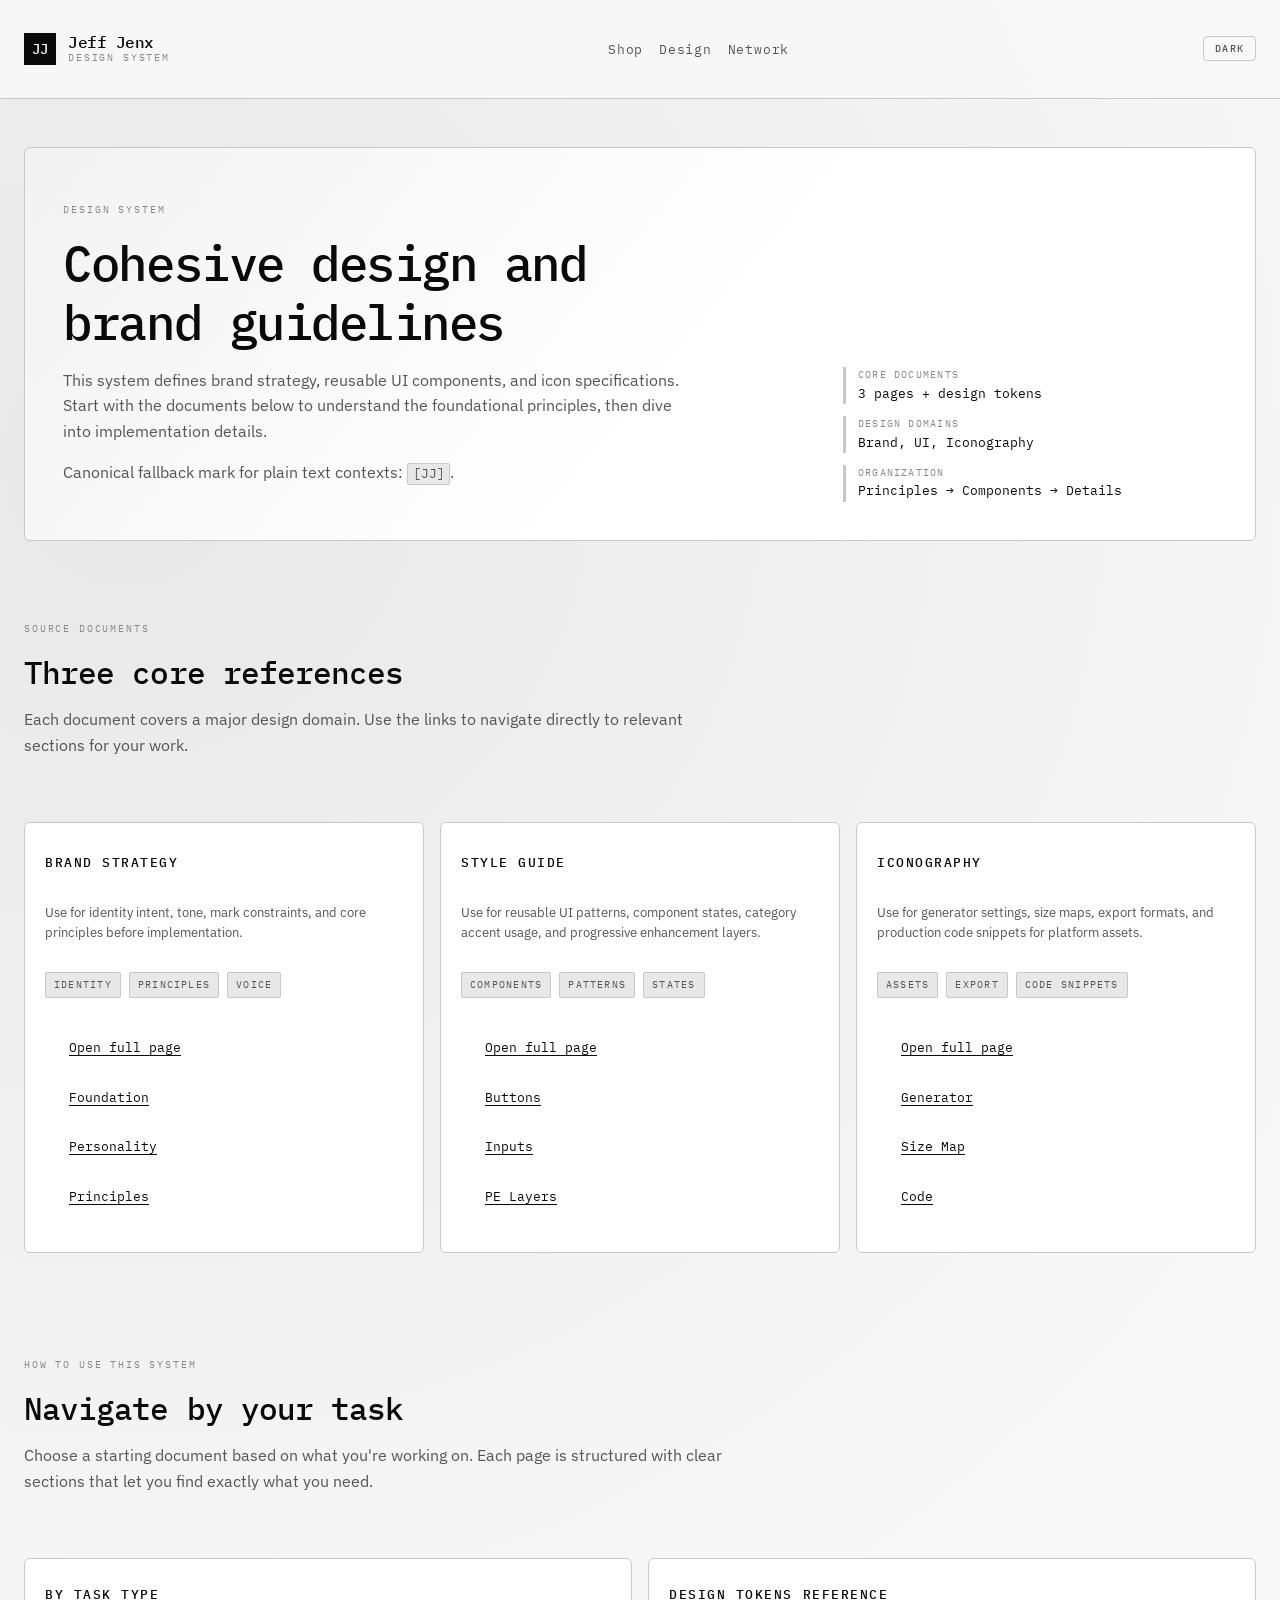
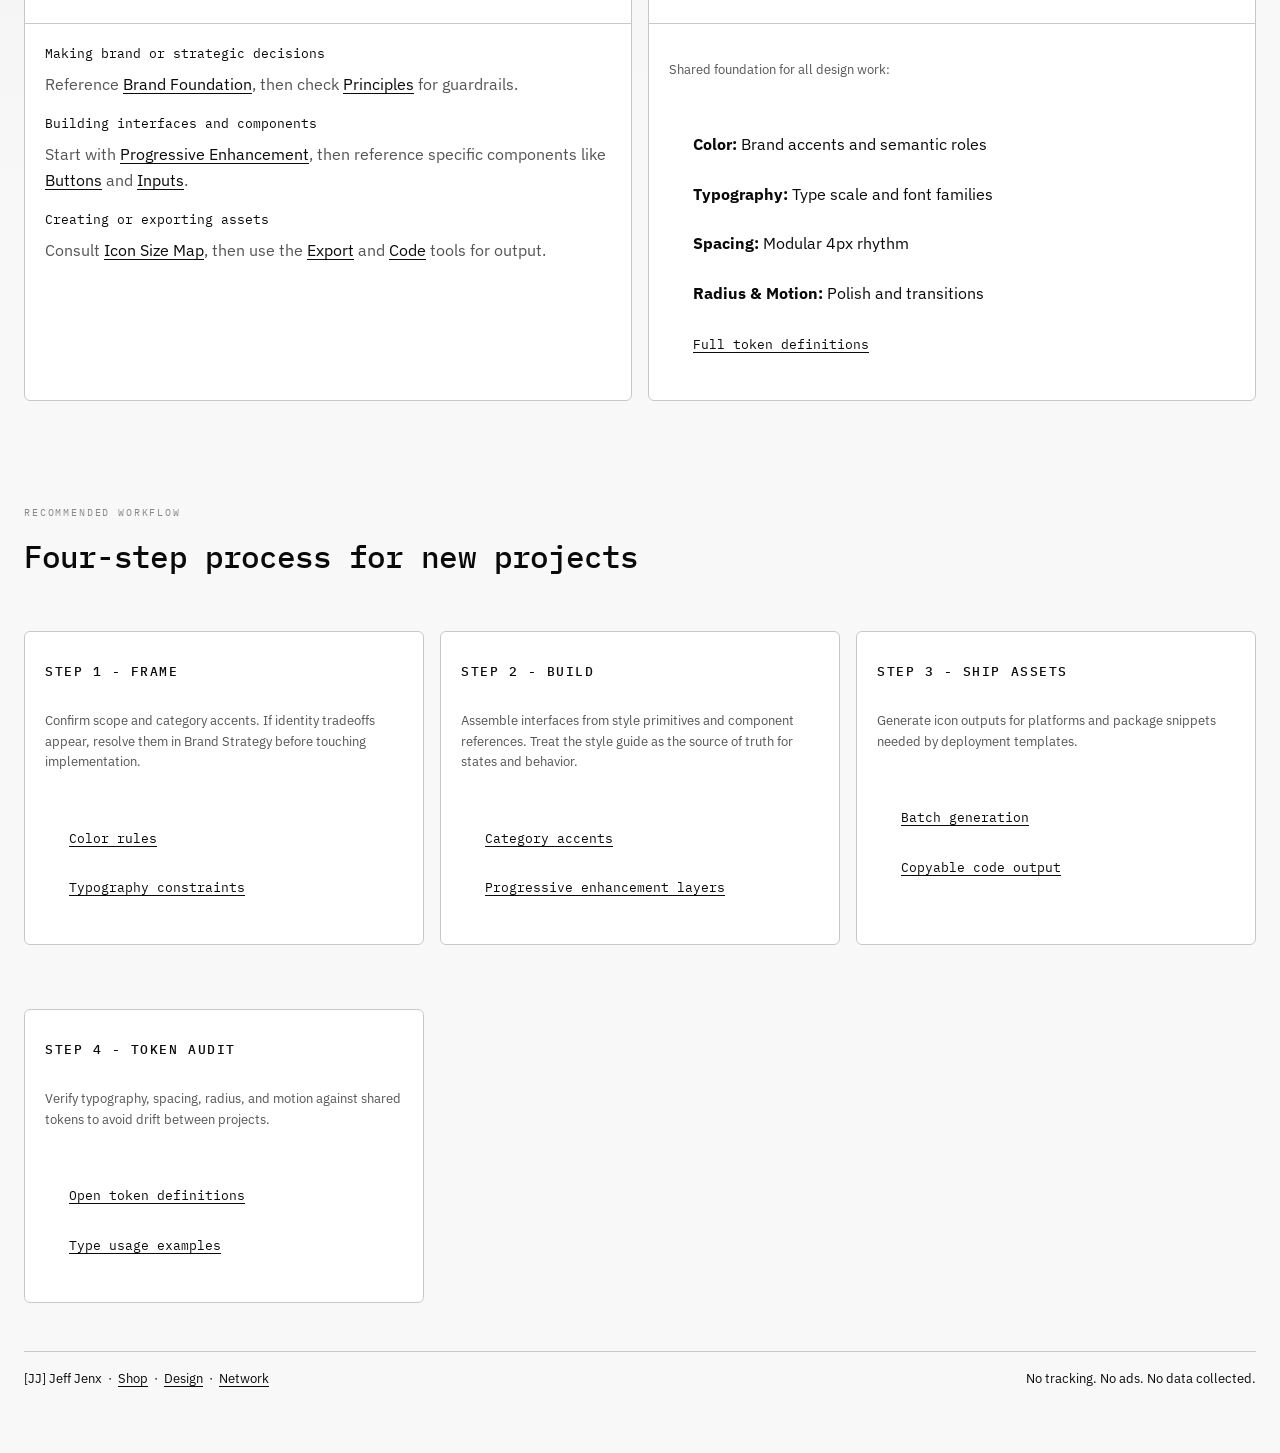
==== index.html @ 4bed1c79 "fix: lockup-name font-size 16px to match nav height across sites" ====
<!DOCTYPE html>
<html lang="en" data-theme="light">
<head>
<meta charset="UTF-8">
<meta name="viewport" content="width=device-width, initial-scale=1.0">
<title>Jeff Jenx · Design System</title>
<meta name="description" content="The Jeff Jenx design system provides brand strategy, UI components, and iconography for cohesive product design.">
<meta name="robots" content="index,follow">
<link rel="preconnect" href="https://fonts.googleapis.com">
<link rel="preconnect" href="https://fonts.gstatic.com" crossorigin>
<link href="https://fonts.googleapis.com/css2?family=IBM+Plex+Mono:wght@400;500&family=IBM+Plex+Sans:wght@400;500&display=swap" rel="stylesheet">
<link rel="stylesheet" href="jeffjenx-tokens.css">
<link rel="icon" href="/favicon.ico" sizes="any">
<link rel="icon" type="image/png" sizes="32x32" href="/icons/jeffjenx-icon-light-32x32.png" media="(prefers-color-scheme: light)">
<link rel="icon" type="image/png" sizes="32x32" href="/icons/jeffjenx-icon-dark-32x32.png" media="(prefers-color-scheme: dark)">
<link rel="apple-touch-icon" sizes="180x180" href="/icons/jeffjenx-icon-light-180x180.png">

<style>
@layer base {
  *, *::before, *::after { box-sizing: border-box; margin: 0; padding: 0; }

  html {
    font-size: 16px;
    background: radial-gradient(circle at 10% 15%, var(--jj-bg-sunken) 0%, var(--jj-bg) 48%) no-repeat,
                linear-gradient(180deg, var(--jj-bg) 0%, var(--jj-bg-raised) 100%);
    color: var(--jj-fg);
    font-family: var(--jj-font-sans);
    -webkit-text-size-adjust: 100%;
    scroll-padding-top: 5rem;
  }

  body {
    min-height: 100vh;
    line-height: var(--jj-leading-normal);
  }

  a {
    color: var(--jj-accent, var(--jj-fg));
    text-decoration-thickness: 1px;
    text-underline-offset: 3px;
  }

  a:hover {
    opacity: 0.82;
  }

  code, pre {
    font-family: var(--jj-font-mono);
  }

  hr {
    border: none;
    border-top: 1px solid var(--jj-border-color);
  }

  [data-theme="light"] ::selection {
    color: var(--jj-accent-dark);
    background: var(--jj-accent-light);
  }

  [data-theme="dark"] ::selection {
    color: var(--jj-accent-light);
    background: var(--jj-accent-dark);
  }
}

@layer layout {
  .idx-nav {
    position: sticky;
    top: 0;
    z-index: var(--jj-z-raised);
    backdrop-filter: blur(10px);
    background: var(--jj-bg);
    background: color-mix(in srgb, var(--jj-bg) 92%, transparent);
    border-bottom: 1px solid var(--jj-border-color);
    padding: var(--jj-space-3) var(--jj-space-6);
    display: flex;
    align-items: center;
    justify-content: space-between;
    gap: var(--jj-space-4);
    flex-wrap: wrap;
  }

  .idx-wrap {
    max-width: var(--jj-width-full);
    margin: 0 auto;
    padding: 0 var(--jj-space-6);
  }

  .idx-main {
    padding: var(--jj-space-12) 0 var(--jj-space-16);
    display: flex;
    flex-direction: column;
    gap: var(--jj-space-16);
  }

  .idx-nav-links {
    list-style: none;
    display: flex;
    align-items: center;
    gap: var(--jj-space-4);
    flex-wrap: wrap;
  }

  .idx-section {
    display: flex;
    flex-direction: column;
    gap: var(--jj-space-6);
  }

  .idx-grid-3 {
    display: grid;
    grid-template-columns: repeat(auto-fit, minmax(250px, 1fr));
    gap: var(--jj-space-4);
  }

  .idx-grid-2 {
    display: grid;
    grid-template-columns: repeat(auto-fit, minmax(320px, 1fr));
    gap: var(--jj-space-4);
  }

  .idx-band {
    border: 1px solid var(--jj-border-color);
    border-radius: var(--jj-radius-lg);
    overflow: hidden;
    background: var(--jj-bg-raised);
  }

  .idx-band-head {
    padding: var(--jj-space-4) var(--jj-space-5);
    border-bottom: 1px solid var(--jj-border-color);
  }

  .idx-band-body {
    padding: var(--jj-space-5);
    display: grid;
    gap: var(--jj-space-3);
  }

  .idx-footer {
    display: flex;
    flex-wrap: wrap;
    justify-content: space-between;
    gap: var(--jj-space-3);
    border-top: 1px solid var(--jj-border-color);
    padding-top: var(--jj-space-4);
  }

  @media (max-width: 720px) {
    .idx-nav {
      padding-left: var(--jj-space-4);
      padding-right: var(--jj-space-4);
    }

    .idx-wrap {
      padding-left: var(--jj-space-4);
      padding-right: var(--jj-space-4);
    }
  }
}

@layer components {
  .jj-mark {
    display: inline-flex;
    align-items: center;
    justify-content: center;
    width: var(--jj-width-mark-sm);
    height: var(--jj-width-mark-sm);
    font-size: 14px;
    border-radius: var(--jj-radius-0);
    background: var(--jj-fg);
    color: var(--jj-bg);
    font-family: var(--jj-font-mono);
    font-weight: var(--jj-weight-medium);
    letter-spacing: var(--jj-tracking-tight);
    line-height: 1;
    flex-shrink: 0;
  }

  .jj-lockup {
    text-decoration: none;
    display: inline-flex;
    align-items: center;
    gap: var(--jj-space-3);
  }

  .jj-lockup-text {
    display: flex;
    flex-direction: column;
    line-height: 1.1;
  }

  .jj-lockup-name {
    font-family: var(--jj-font-mono);
    font-size: var(--jj-text-base);
    font-weight: var(--jj-weight-medium);
    letter-spacing: var(--jj-tracking-tight);
    line-height: 1.1;
    color: var(--jj-fg);
  }

  .jj-lockup-sub {
    font-family: var(--jj-font-mono);
    font-size: var(--jj-text-xs);
    text-transform: uppercase;
    letter-spacing: var(--jj-tracking-widest);
    color: var(--jj-fg-subtle);
  }

  .jj-nav-link {
    font-family: var(--jj-font-mono);
    font-size: var(--jj-text-sm);
    color: var(--jj-fg-muted);
    text-decoration: none;
    letter-spacing: var(--jj-tracking-wide);
    border-bottom: 2px solid transparent;
    padding: var(--jj-space-1) 0;
  }

  .jj-nav-link:hover {
    color: var(--jj-fg);
    border-bottom-color: var(--jj-fg);
    opacity: 1;
  }

  .jj-btn {
    display: inline-flex;
    align-items: center;
    justify-content: center;
    border: 1px solid var(--jj-border-color);
    background: var(--jj-bg-raised);
    color: var(--jj-fg);
    border-radius: var(--jj-radius-md);
    padding: var(--jj-space-2) var(--jj-space-4);
    font-family: var(--jj-font-mono);
    font-size: var(--jj-text-sm);
    letter-spacing: var(--jj-tracking-wide);
    text-decoration: none;
    cursor: pointer;
  }

  .jj-btn:hover {
    border-color: var(--jj-fg);
    opacity: 1;
  }

  #theme-toggle {
    font-family: var(--jj-font-mono);
    font-size: var(--jj-text-xs);
    letter-spacing: var(--jj-tracking-wider);
    text-transform: uppercase;
    background: none;
    border: 1px solid var(--jj-border-color);
    color: var(--jj-fg-muted);
    padding: 5px 11px;
    cursor: pointer;
  }

  #theme-toggle:hover { background: var(--jj-bg-sunken); color: var(--jj-fg); }

  .idx-hero {
    border: 1px solid var(--jj-border-color);
    border-radius: var(--jj-radius-lg);
    overflow: hidden;
    background:
      linear-gradient(130deg, color-mix(in srgb, var(--jj-accent-light) 55%, transparent) 0%, transparent 55%),
      linear-gradient(0deg, var(--jj-bg-raised), var(--jj-bg-raised));
  }

  .idx-hero-inner {
    padding: clamp(1.25rem, 3vw, 3rem);
    display: grid;
    grid-template-columns: minmax(0, 2fr) minmax(0, 1fr);
    gap: var(--jj-space-8);
    align-items: end;
  }

  .idx-kicker {
    font-family: var(--jj-font-mono);
    font-size: var(--jj-text-xs);
    text-transform: uppercase;
    letter-spacing: var(--jj-tracking-widest);
    color: var(--jj-fg-subtle);
  }

  .idx-title {
    margin-top: var(--jj-space-2);
    font-family: var(--jj-font-mono);
    font-size: clamp(1.85rem, 4vw, 3.052rem);
    line-height: var(--jj-leading-tight);
    letter-spacing: var(--jj-tracking-tight);
    color: var(--jj-fg);
    max-width: 20ch;
  }

  .idx-lead {
    margin-top: var(--jj-space-4);
    max-width: 62ch;
    color: var(--jj-fg-muted);
    font-size: var(--jj-text-base);
  }

  .idx-hero-meta {
    display: flex;
    flex-direction: column;
    gap: var(--jj-space-3);
  }

  .idx-stat {
    border-left: 3px solid var(--jj-border-color);
    padding-left: var(--jj-space-3);
  }

  .idx-stat-label {
    font-family: var(--jj-font-mono);
    font-size: var(--jj-text-xs);
    letter-spacing: var(--jj-tracking-wider);
    text-transform: uppercase;
    color: var(--jj-fg-subtle);
  }

  .idx-stat-value {
    font-family: var(--jj-font-mono);
    font-size: var(--jj-text-sm);
    color: var(--jj-fg);
  }

  .idx-section-title {
    font-family: var(--jj-font-mono);
    font-size: var(--jj-text-xl);
    line-height: var(--jj-leading-tight);
    letter-spacing: var(--jj-tracking-tight);
    color: var(--jj-fg);
  }

  .idx-section-lead {
    max-width: 70ch;
    color: var(--jj-fg-muted);
  }

  .idx-card {
    border: 1px solid var(--jj-border-color);
    border-radius: var(--jj-radius-lg);
    background: var(--jj-bg-raised);
    padding: var(--jj-space-5);
    display: flex;
    flex-direction: column;
    gap: var(--jj-space-3);
  }

  .idx-card-title {
    font-family: var(--jj-font-mono);
    font-size: var(--jj-text-sm);
    text-transform: uppercase;
    letter-spacing: var(--jj-tracking-wider);
    color: var(--jj-fg);
  }

  .idx-card-body {
    color: var(--jj-fg-muted);
    font-size: var(--jj-text-sm);
  }

  .idx-link-list {
    list-style: none;
    display: grid;
    gap: var(--jj-space-2);
  }

  .idx-link-list a {
    font-family: var(--jj-font-mono);
    font-size: var(--jj-text-sm);
  }

  .idx-pill-row {
    display: flex;
    flex-wrap: wrap;
    gap: var(--jj-space-2);
  }

  .idx-pill {
    font-family: var(--jj-font-mono);
    font-size: var(--jj-text-xs);
    letter-spacing: var(--jj-tracking-wider);
    text-transform: uppercase;
    border: 1px solid var(--jj-border-color);
    border-radius: var(--jj-radius-sm);
    background: var(--jj-bg-sunken);
    color: var(--jj-fg-muted);
    padding: var(--jj-space-1) var(--jj-space-2);
  }

  .idx-definition {
    display: grid;
    gap: var(--jj-space-2);
  }

  .idx-definition dt {
    font-family: var(--jj-font-mono);
    font-size: var(--jj-text-sm);
    color: var(--jj-fg);
  }

  .idx-definition dd {
    color: var(--jj-fg-muted);
    margin: 0 0 var(--jj-space-2);
  }

  .idx-inline-code {
    font-family: var(--jj-font-mono);
    font-size: var(--jj-text-sm);
    background: var(--jj-bg-sunken);
    border: 1px solid var(--jj-border-color);
    border-radius: var(--jj-radius-sm);
    padding: 0.1em 0.35em;
  }

  @media (max-width: 920px) {
    .idx-hero-inner {
      grid-template-columns: 1fr;
    }
  }
}

@layer motion {
  @media (prefers-reduced-motion: no-preference) {
    .idx-hero,
    .idx-card,
    .idx-band {
      animation: rise-in 420ms var(--jj-ease-out) both;
    }

    .idx-grid-3 .idx-card:nth-child(2),
    .idx-grid-2 .idx-card:nth-child(2) {
      animation-delay: 70ms;
    }

    .idx-grid-3 .idx-card:nth-child(3) {
      animation-delay: 120ms;
    }

    @keyframes rise-in {
      from {
        opacity: 0;
        transform: translateY(8px);
      }
      to {
        opacity: 1;
        transform: translateY(0);
      }
    }
  }
}
</style>

<script type="application/ld+json">
{
  "@context": "https://schema.org",
  "@type": "CollectionPage",
  "name": "Jeff Jenx Design System",
  "url": "index.html",
  "description": "Top-level index for brand strategy, style guide, and iconography documents.",
  "hasPart": [
    {
      "@type": "WebPage",
      "name": "Brand Strategy",
      "url": "jeffjenx-brand-strategy.html"
    },
    {
      "@type": "WebPage",
      "name": "Style Guide",
      "url": "jeffjenx-style-guide.html"
    },
    {
      "@type": "WebPage",
      "name": "Iconography",
      "url": "jeffjenx-icons.html"
    }
  ]
}
</script>

<script type="application/json" id="system-index">
{
  "version": "1.0",
  "updated": "2026-05-27",
  "documents": [
    {
      "title": "Brand Strategy",
      "id": "brand",
      "file": "jeffjenx-brand-strategy.html",
      "sections": ["foundation", "personality", "mark", "fallback", "color", "typography", "principles"]
    },
    {
      "title": "Style Guide",
      "id": "ui",
      "file": "jeffjenx-style-guide.html",
      "sections": ["mark", "color", "type", "buttons", "inputs", "cards", "categories", "layers"]
    },
    {
      "title": "Iconography",
      "id": "icons",
      "file": "jeffjenx-icons.html",
      "sections": ["generator", "sizes", "export", "batch", "code"]
    }
  ],
  "tokens": {
    "file": "jeffjenx-tokens.css",
    "categories": ["color", "typography", "spacing", "radius", "motion"]
  }
}
</script>
</head>

<body>
<nav class="idx-nav" aria-label="Primary">
  <a href="index.html" class="jj-lockup" aria-label="Jeff Jenx design index">
    <span class="jj-mark" aria-hidden="true">JJ</span>
    <span class="jj-lockup-text">
      <span class="jj-lockup-name">Jeff Jenx</span>
      <span class="jj-lockup-sub">Design System</span>
    </span>
  </a>

  <ul class="idx-nav-links" role="list">
    <li><a href="https://jeffjenx.com"    class="jj-nav-link">Shop</a></li>
    <li><a href="https://jeffjenx.design" class="jj-nav-link" aria-current="page">Design</a></li>
    <li><a href="https://jeffjenx.net"    class="jj-nav-link">Network</a></li>
  </ul>

  <button id="theme-toggle" type="button" aria-label="Toggle dark mode">Dark</button>
</nav>

<main class="idx-wrap">
  <div class="idx-main">
    <section class="idx-hero" id="overview" aria-labelledby="overview-title">
      <div class="idx-hero-inner">
        <div>
          <p class="idx-kicker">Design System</p>
          <h1 class="idx-title" id="overview-title">Cohesive design and brand guidelines</h1>
          <p class="idx-lead">This system defines brand strategy, reusable UI components, and icon specifications. Start with the documents below to understand the foundational principles, then dive into implementation details.</p>
          <p class="idx-lead">Canonical fallback mark for plain text contexts: <span class="idx-inline-code">[JJ]</span>.</p>
        </div>
        <aside class="idx-hero-meta" aria-label="System summary">
          <div class="idx-stat">
            <div class="idx-stat-label">Core Documents</div>
            <div class="idx-stat-value">3 pages + design tokens</div>
          </div>
          <div class="idx-stat">
            <div class="idx-stat-label">Design Domains</div>
            <div class="idx-stat-value">Brand, UI, Iconography</div>
          </div>
          <div class="idx-stat">
            <div class="idx-stat-label">Organization</div>
            <div class="idx-stat-value">Principles → Components → Details</div>
          </div>
        </aside>
      </div>
    </section>

    <section class="idx-section" id="documents" aria-labelledby="documents-title">
      <div>
        <p class="idx-kicker">Source Documents</p>
        <h2 class="idx-section-title" id="documents-title">Three core references</h2>
        <p class="idx-section-lead">Each document covers a major design domain. Use the links to navigate directly to relevant sections for your work.</p>
      </div>

      <div class="idx-grid-3">
        <article class="idx-card" data-domain="brand">
          <h3 class="idx-card-title">Brand Strategy</h3>
          <p class="idx-card-body">Use for identity intent, tone, mark constraints, and core principles before implementation.</p>
          <div class="idx-pill-row" aria-label="Topic tags">
            <span class="idx-pill">Identity</span>
            <span class="idx-pill">Principles</span>
            <span class="idx-pill">Voice</span>
          </div>
          <ul class="idx-link-list">
            <li><a href="jeffjenx-brand-strategy.html">Open full page</a></li>
            <li><a href="jeffjenx-brand-strategy.html#foundation">Foundation</a></li>
            <li><a href="jeffjenx-brand-strategy.html#personality">Personality</a></li>
            <li><a href="jeffjenx-brand-strategy.html#principles">Principles</a></li>
          </ul>
        </article>

        <article class="idx-card" data-domain="ui">
          <h3 class="idx-card-title">Style Guide</h3>
          <p class="idx-card-body">Use for reusable UI patterns, component states, category accent usage, and progressive enhancement layers.</p>
          <div class="idx-pill-row" aria-label="Topic tags">
            <span class="idx-pill">Components</span>
            <span class="idx-pill">Patterns</span>
            <span class="idx-pill">States</span>
          </div>
          <ul class="idx-link-list">
            <li><a href="jeffjenx-style-guide.html">Open full page</a></li>
            <li><a href="jeffjenx-style-guide.html#buttons">Buttons</a></li>
            <li><a href="jeffjenx-style-guide.html#inputs">Inputs</a></li>
            <li><a href="jeffjenx-style-guide.html#layers">PE Layers</a></li>
          </ul>
        </article>

        <article class="idx-card" data-domain="icons">
          <h3 class="idx-card-title">Iconography</h3>
          <p class="idx-card-body">Use for generator settings, size maps, export formats, and production code snippets for platform assets.</p>
          <div class="idx-pill-row" aria-label="Topic tags">
            <span class="idx-pill">Assets</span>
            <span class="idx-pill">Export</span>
            <span class="idx-pill">Code Snippets</span>
          </div>
          <ul class="idx-link-list">
            <li><a href="jeffjenx-icons.html">Open full page</a></li>
            <li><a href="jeffjenx-icons.html#generator">Generator</a></li>
            <li><a href="jeffjenx-icons.html#sizes">Size Map</a></li>
            <li><a href="jeffjenx-icons.html#code">Code</a></li>
          </ul>
        </article>
      </div>
    </section>

    <section class="idx-section" id="usage" aria-labelledby="usage-title">
      <div>
        <p class="idx-kicker">How to Use This System</p>
        <h2 class="idx-section-title" id="usage-title">Navigate by your task</h2>
        <p class="idx-section-lead">Choose a starting document based on what you're working on. Each page is structured with clear sections that let you find exactly what you need.</p>
      </div>

      <div class="idx-grid-2">
        <article class="idx-band">
          <div class="idx-band-head">
            <h3 class="idx-card-title">By Task Type</h3>
          </div>
          <dl class="idx-band-body idx-definition">
            <dt>Making brand or strategic decisions</dt>
            <dd>Reference <a href="jeffjenx-brand-strategy.html#foundation">Brand Foundation</a>, then check <a href="jeffjenx-brand-strategy.html#principles">Principles</a> for guardrails.</dd>
            <dt>Building interfaces and components</dt>
            <dd>Start with <a href="jeffjenx-style-guide.html#layers">Progressive Enhancement</a>, then reference specific components like <a href="jeffjenx-style-guide.html#buttons">Buttons</a> and <a href="jeffjenx-style-guide.html#inputs">Inputs</a>.</dd>
            <dt>Creating or exporting assets</dt>
            <dd>Consult <a href="jeffjenx-icons.html#sizes">Icon Size Map</a>, then use the <a href="jeffjenx-icons.html#export">Export</a> and <a href="jeffjenx-icons.html#code">Code</a> tools for output.</dd>
          </dl>
        </article>

        <article class="idx-band">
          <div class="idx-band-head">
            <h3 class="idx-card-title">Design Tokens Reference</h3>
          </div>
          <div class="idx-band-body">
            <p class="idx-card-body">Shared foundation for all design work:</p>
            <ul class="idx-link-list">
              <li><strong>Color:</strong> Brand accents and semantic roles</li>
              <li><strong>Typography:</strong> Type scale and font families</li>
              <li><strong>Spacing:</strong> Modular 4px rhythm</li>
              <li><strong>Radius & Motion:</strong> Polish and transitions</li>
              <li><a href="jeffjenx-tokens.css">Full token definitions</a></li>
            </ul>
          </div>
        </article>
      </div>
    </section>

    <section class="idx-section" id="workflow" aria-labelledby="workflow-title">
      <div>
        <p class="idx-kicker">Recommended Workflow</p>
        <h2 class="idx-section-title" id="workflow-title">Four-step process for new projects</h2>
      </div>

      <div class="idx-grid-2">
        <article class="idx-card">
          <h3 class="idx-card-title">Step 1 - Frame</h3>
          <p class="idx-card-body">Confirm scope and category accents. If identity tradeoffs appear, resolve them in Brand Strategy before touching implementation.</p>
          <ul class="idx-link-list">
            <li><a href="jeffjenx-brand-strategy.html#color">Color rules</a></li>
            <li><a href="jeffjenx-brand-strategy.html#typography">Typography constraints</a></li>
          </ul>
        </article>

        <article class="idx-card">
          <h3 class="idx-card-title">Step 2 - Build</h3>
          <p class="idx-card-body">Assemble interfaces from style primitives and component references. Treat the style guide as the source of truth for states and behavior.</p>
          <ul class="idx-link-list">
            <li><a href="jeffjenx-style-guide.html#categories">Category accents</a></li>
            <li><a href="jeffjenx-style-guide.html#layers">Progressive enhancement layers</a></li>
          </ul>
        </article>

        <article class="idx-card">
          <h3 class="idx-card-title">Step 3 - Ship Assets</h3>
          <p class="idx-card-body">Generate icon outputs for platforms and package snippets needed by deployment templates.</p>
          <ul class="idx-link-list">
            <li><a href="jeffjenx-icons.html#batch">Batch generation</a></li>
            <li><a href="jeffjenx-icons.html#code">Copyable code output</a></li>
          </ul>
        </article>

        <article class="idx-card">
          <h3 class="idx-card-title">Step 4 - Token Audit</h3>
          <p class="idx-card-body">Verify typography, spacing, radius, and motion against shared tokens to avoid drift between projects.</p>
          <ul class="idx-link-list">
            <li><a href="jeffjenx-tokens.css">Open token definitions</a></li>
            <li><a href="jeffjenx-style-guide.html#type">Type usage examples</a></li>
          </ul>
        </article>
      </div>

      <div class="idx-footer">
        <small>[JJ] Jeff Jenx &nbsp;&middot;&nbsp; <a href="https://jeffjenx.com">Shop</a> &nbsp;&middot;&nbsp; <a href="https://jeffjenx.design" aria-current="page">Design</a> &nbsp;&middot;&nbsp; <a href="https://jeffjenx.net">Network</a></small>
        <small>No tracking. No ads. No data collected.</small>
      </div>
    </section>
  </div>
</main>

<script>
(() => {
  const root = document.documentElement;
  const toggle = document.getElementById("theme-toggle");
  
  // Detect system preference
  const systemPreference = window.matchMedia("(prefers-color-scheme: dark)").matches ? "dark" : "light";
  
  // Check if user has manually overridden theme
  const savedTheme = localStorage.getItem("jj-theme");
  const hasUserOverride = localStorage.getItem("jj-theme-override") === "true";
  
  // Determine initial theme to apply
  let currentTheme = hasUserOverride && savedTheme ? savedTheme : systemPreference;
  
  // Apply initial theme
  root.setAttribute("data-theme", currentTheme);
  toggle.textContent = currentTheme === "dark" ? "Light" : "Dark";
  
  // Handle manual theme toggle (user override)
  toggle.addEventListener("click", () => {
    const next = root.getAttribute("data-theme") === "dark" ? "light" : "dark";
    root.setAttribute("data-theme", next);
    localStorage.setItem("jj-theme", next);
    localStorage.setItem("jj-theme-override", "true");
    toggle.textContent = next === "dark" ? "Light" : "Dark";
  });
  
  // Listen for system preference changes (respects user override if set)
  window.matchMedia("(prefers-color-scheme: dark)").addEventListener("change", (e) => {
    if (!localStorage.getItem("jj-theme-override")) {
      const newTheme = e.matches ? "dark" : "light";
      root.setAttribute("data-theme", newTheme);
      toggle.textContent = newTheme === "dark" ? "Light" : "Dark";
    }
  });
})();
</script>
</body>
</html>
---- jeffjenx-tokens.css ----
/* =============================================================================
   JEFF JENX · DESIGN TOKENS · v1.0
   [JJ] Jeff Jenx · jeffjenx.com
   
   Usage: Link this file first, before any other stylesheet.
   Compatible: Every browser that supports CSS custom properties (2016+).
   Fallback:   All values also expressed as plain CSS where possible for
               browsers that predate custom property support.
   ============================================================================= */


/* =============================================================================
   LAYER 0 · CUSTOM PROPERTY DEFINITIONS
   Defined on :root. Available to every element in every browser context.
   ============================================================================= */

:root {

  /* --- COLOR · BASE PALETTE ----------------------------------------------- */
  /* JJ monochrome scale — named by role, not by value */
  --jj-black:        #0a0a0a;  /* primary foreground, mark fill (light) */
  --jj-ink:          #1a1a1a;  /* elevated surface (dark mode) */
  --jj-charcoal:     #2a2a2a;  /* secondary surface (dark mode) */
  --jj-border:       #3a3a3a;  /* borders, dividers */
  --jj-muted:        #888888;  /* placeholder, disabled, meta text */
  --jj-silver:       #c8c8c8;  /* mid-tone, secondary borders (light mode) */
  --jj-smoke:        #e8e8e8;  /* subtle surface (light mode) */
  --jj-white:        #f8f8f8;  /* primary foreground (dark), mark fill (dark) */

  /* --- COLOR · SEMANTIC ROLES (light mode default) ------------------------- */
  --jj-bg:           var(--jj-white);     /* page background */
  --jj-bg-raised:    #ffffff;             /* card, modal surface */
  --jj-bg-sunken:    var(--jj-smoke);     /* input, code block background */
  --jj-fg:           var(--jj-black);     /* primary text, mark fill */
  --jj-fg-muted:     #555555;             /* secondary text */
  --jj-fg-subtle:    var(--jj-muted);     /* tertiary text, placeholders */
  --jj-border-color: var(--jj-silver);    /* default border */
  --jj-border-strong:#999999;             /* emphasized border */

  /* --- COLOR · CATEGORY ACCENTS ------------------------------------------- */
  /* Each accent is the real-world hardware/brand color, desaturated slightly  */
  /* for screen readability while remaining immediately recognizable.          */

  --jj-accent-default:  var(--jj-fg);  /* no category — base brand */

  /* GB Indigo · Game Boy housing tint, screen glow purple */
  --jj-accent-gb:       #7B5EA7;
  --jj-accent-gb-light: #ede9f8;          /* bg tint for badges, pills */
  --jj-accent-gb-dark:  #5a4180;          /* hover, pressed state */

  /* NES Red · Famicom cartridge label maroon */
  --jj-accent-nes:      #9B1C1C;
  --jj-accent-nes-light:#fce8e8;
  --jj-accent-nes-dark: #7a1515;

  /* XBX Green · Microsoft Xbox green */
  --jj-accent-xbx:     #107C10;
  --jj-accent-xbx-light:#e6f4e6;
  --jj-accent-xbx-dark: #0a5e0a;

  /* PS Blue · Sony PlayStation blue */
  --jj-accent-ps:       #003791;
  --jj-accent-ps-light: #e5f0fa;
  --jj-accent-ps-dark:  #00215e;

  /* IBM Blue · Web / Consulting */
  --jj-accent-web:      #0066CC;
  --jj-accent-web-light:#e5f0fa;
  --jj-accent-web-dark: #004f9e;

  /* General Shop · JJ Gold, neutral premium */
  --jj-accent-shop:    #C0A060;
  --jj-accent-shop-light:#faf4e5;
  --jj-accent-shop-dark: #9a7d44;

  /* Active accent — override per page/section via closest ancestor */
  --jj-accent:          var(--jj-accent-default);
  --jj-accent-light:    var(--jj-bg-sunken);
  --jj-accent-dark:     var(--jj-charcoal);

  /* --- TYPOGRAPHY · FAMILIES ---------------------------------------------- */
  --jj-font-mono:
    "IBM Plex Mono",
    "Courier New",          /* Layer 3 fallback: pre-CSS-variable browsers */
    "Lucida Console",       /* Layer 2 fallback: Windows legacy */
    monospace;              /* Layer 1 fallback: any monospace available */

  --jj-font-sans:
    "IBM Plex Sans",
    system-ui,              /* Layer 3: modern OS system font */
    -apple-system,          /* Layer 2: macOS/iOS */
    "Segoe UI",             /* Layer 2: Windows */
    Helvetica,              /* Layer 1: classic print */
    Arial,                  /* Layer 0: guaranteed available */
    sans-serif;

  --jj-font-display: var(--jj-font-mono); /* wordmark, headings */
  --jj-font-body:    var(--jj-font-sans);  /* long-form prose */
  --jj-font-code:    var(--jj-font-mono);  /* inline code, snippets */

  /* --- TYPOGRAPHY · SCALE (Major Third — 1.250 ratio) --------------------- */
  /* Each step is prev × 1.250, rounded to nearest 0.5px for pixel grids.    */
  /* The scale also maps cleanly to bitmap tile sizes at the low end.         */
  --jj-text-2xs:   0.512rem;   /*  ~8px  — bitmap tile, favicon label  */
  --jj-text-xs:    0.640rem;   /* ~10px  — legal, micro labels          */
  --jj-text-sm:    0.800rem;   /* ~13px  — secondary UI, captions       */
  --jj-text-base:  1.000rem;   /* ~16px  — body text baseline           */
  --jj-text-md:    1.250rem;   /* ~20px  — lead text, card titles       */
  --jj-text-lg:    1.563rem;   /* ~25px  — section headings             */
  --jj-text-xl:    1.953rem;   /* ~31px  — page headings                */
  --jj-text-2xl:   2.441rem;   /* ~39px  — hero headings                */
  --jj-text-3xl:   3.052rem;   /* ~49px  — display, wordmark            */
  --jj-text-4xl:   3.815rem;   /* ~61px  — large display                */

  /* --- TYPOGRAPHY · WEIGHTS ----------------------------------------------- */
  --jj-weight-regular: 400;
  --jj-weight-medium:  500;
  /* No 700 bold. Two weights only. */

  /* --- TYPOGRAPHY · LINE HEIGHTS ------------------------------------------ */
  --jj-leading-tight:  1.2;   /* headings, display type */
  --jj-leading-snug:   1.4;   /* UI labels, buttons */
  --jj-leading-normal: 1.6;   /* body text default */
  --jj-leading-loose:  1.8;   /* long-form prose, articles */

  /* --- TYPOGRAPHY · TRACKING (letter-spacing) ----------------------------- */
  --jj-tracking-tight:  -0.03em;  /* large display headings */
  --jj-tracking-normal:  0;
  --jj-tracking-wide:    0.06em;  /* small caps, labels, tags */
  --jj-tracking-wider:   0.12em;  /* category labels, mono caps */
  --jj-tracking-widest:  0.18em;  /* section dividers */

  /* --- TYPOGRAPHY · OPENTYPE FEATURES ------------------------------------- */
  --jj-features-default:   "kern" 1, "liga" 1;
  --jj-features-tabular:   "kern" 1, "tnum" 1, "lnum" 1; /* prices, stats */
  --jj-features-mono-alt:  "kern" 1, "ss01" 1, "ss02" 1; /* alternate glyphs */
  --jj-features-fractions: "kern" 1, "frac" 1;           /* measurements */

  /* --- SPACING · BASE UNIT ------------------------------------------------ */
  /* 4px grid. All spacing is a multiple of --jj-space-1.                    */
  --jj-space-px:   1px;
  --jj-space-0:    0;
  --jj-space-1:    0.25rem;   /*  4px */
  --jj-space-2:    0.5rem;    /*  8px */
  --jj-space-3:    0.75rem;   /* 12px */
  --jj-space-4:    1rem;      /* 16px */
  --jj-space-5:    1.25rem;   /* 20px */
  --jj-space-6:    1.5rem;    /* 24px */
  --jj-space-8:    2rem;      /* 32px */
  --jj-space-10:   2.5rem;    /* 40px */
  --jj-space-12:   3rem;      /* 48px */
  --jj-space-16:   4rem;      /* 64px */
  --jj-space-20:   5rem;      /* 80px */
  --jj-space-24:   6rem;      /* 96px */
  --jj-space-32:   8rem;      /* 128px */

  /* --- LAYOUT · WIDTHS ---------------------------------------------------- */
  --jj-width-content:  680px;   /* readable prose column */
  --jj-width-wide:     960px;   /* wide content, catalog grid */
  --jj-width-full:     1280px;  /* max site width */
  --jj-width-mark:     64px;    /* logomark square size (default) */
  --jj-width-mark-sm:  32px;    /* logomark small (nav, favicon context) */
  --jj-width-mark-lg:  96px;    /* logomark large (hero) */

  /* --- BORDERS ------------------------------------------------------------ */
  --jj-border-width:    1px;
  --jj-border-style:    solid;
  --jj-border:          var(--jj-border-width) var(--jj-border-style) var(--jj-border-color);
  --jj-border-strong:   var(--jj-border-width) var(--jj-border-style) var(--jj-border-strong);

  /* --- RADIUS ------------------------------------------------------------- */
  /* Brand uses sharp corners (rx=0) on the mark.                            */
  /* UI elements may use minimal rounding for ergonomics only.               */
  --jj-radius-0:   0;          /* mark, hardware-feel elements */
  --jj-radius-sm:  2px;        /* tags, badges, code blocks */
  --jj-radius-md:  4px;        /* buttons, inputs */
  --jj-radius-lg:  6px;        /* cards, panels */
  --jj-radius-pill:9999px;     /* pill badges only, use sparingly */

  /* --- MOTION ------------------------------------------------------------- */
  --jj-duration-fast:   80ms;
  --jj-duration-normal: 160ms;
  --jj-duration-slow:   320ms;
  --jj-ease:            cubic-bezier(0.4, 0, 0.2, 1);
  --jj-ease-out:        cubic-bezier(0, 0, 0.2, 1);

  /* --- Z-INDEX ------------------------------------------------------------ */
  --jj-z-base:    0;
  --jj-z-raised:  10;
  --jj-z-overlay: 100;
  --jj-z-modal:   200;
  --jj-z-toast:   300;
}


/* =============================================================================
   DARK MODE OVERRIDES
   Semantic role tokens flip. Palette tokens never change.
   ============================================================================= */

@media (prefers-color-scheme: dark) {
  :root {
    --jj-bg:           var(--jj-ink);
    --jj-bg-raised:    var(--jj-charcoal);
    --jj-bg-sunken:    #111111;
    --jj-fg:           var(--jj-white);
    --jj-fg-muted:     #aaaaaa;
    --jj-fg-subtle:    var(--jj-muted);
    --jj-border-color: var(--jj-border);
    --jj-border-strong:#555555;
  }
}

/* Manual dark mode toggle support — add data-theme="dark" to <html> */
[data-theme="dark"] {
  --jj-bg:           var(--jj-ink);
  --jj-bg-raised:    var(--jj-charcoal);
  --jj-bg-sunken:    #111111;
  --jj-fg:           var(--jj-white);
  --jj-fg-muted:     #aaaaaa;
  --jj-fg-subtle:    var(--jj-muted);
  --jj-border-color: var(--jj-border);
  --jj-border-strong:#555555;
}

[data-theme="light"] {
  --jj-bg:           var(--jj-white);
  --jj-bg-raised:    #ffffff;
  --jj-bg-sunken:    var(--jj-smoke);
  --jj-fg:           var(--jj-black);
  --jj-fg-muted:     #555555;
  --jj-fg-subtle:    var(--jj-muted);
  --jj-border-color: var(--jj-silver);
  --jj-border-strong:#999999;
}


/* =============================================================================
   CATEGORY ACCENT SCOPING
   Apply to any ancestor element. All children inherit the active accent.
   Usage: <section data-category="gb"> ... </section>
   ============================================================================= */

[data-category="gb"] {
  --jj-accent:       var(--jj-accent-gb);
  --jj-accent-light: var(--jj-accent-gb-light);
  --jj-accent-dark:  var(--jj-accent-gb-dark);
}
[data-category="nes"] {
  --jj-accent:       var(--jj-accent-nes);
  --jj-accent-light: var(--jj-accent-nes-light);
  --jj-accent-dark:  var(--jj-accent-nes-dark);
}
[data-category="xbx"] {
  --jj-accent:       var(--jj-accent-xbx);
  --jj-accent-light: var(--jj-accent-xbx-light);
  --jj-accent-dark:  var(--jj-accent-xbx-dark);
}
[data-category="ps"] {
  --jj-accent:       var(--jj-accent-ps);
  --jj-accent-light: var(--jj-accent-ps-light);
  --jj-accent-dark:  var(--jj-accent-ps-dark);
}
[data-category="web"] {
  --jj-accent:       var(--jj-accent-web);
  --jj-accent-light: var(--jj-accent-web-light);
  --jj-accent-dark:  var(--jj-accent-web-dark);
}
[data-category="shop"] {
  --jj-accent:       var(--jj-accent-shop);
  --jj-accent-light: var(--jj-accent-shop-light);
  --jj-accent-dark:  var(--jj-accent-shop-dark);
}


/* =============================================================================
   HIGH CONTRAST MODE
   Respects prefers-contrast: more. All tokens resolve to true black/white.
   ============================================================================= */

@media (prefers-contrast: more) {
  :root {
    --jj-fg:           #000000;
    --jj-fg-muted:     #000000;
    --jj-fg-subtle:    #333333;
    --jj-bg:           #ffffff;
    --jj-bg-raised:    #ffffff;
    --jj-bg-sunken:    #f0f0f0;
    --jj-border-color: #000000;
    --jj-border-strong:#000000;
  }
}


/* =============================================================================
   PRINT
   Tokens resolve to true black on white. Accents stripped.
   ============================================================================= */

@media print {
  :root {
    --jj-fg:           #000000;
    --jj-fg-muted:     #333333;
    --jj-fg-subtle:    #666666;
    --jj-bg:           #ffffff;
    --jj-bg-raised:    #ffffff;
    --jj-bg-sunken:    #f5f5f5;
    --jj-border-color: #cccccc;
    --jj-accent:       #000000;
  }
}


/* =============================================================================
   MOTION PREFERENCES
   Respects prefers-reduced-motion: reduce. Disables all animations.
   ============================================================================= */

@media (prefers-reduced-motion: reduce) {
  * {
    animation-duration: 0.01ms !important;
    animation-iteration-count: 1 !important;
    transition-duration: 0.01ms !important;
  }
}


/* =============================================================================
   COMPONENT BASE STYLES
   Semantic elements styled with design tokens.
   Layer 1: Base styles for all HTML elements.
   ============================================================================= */

@layer base {

/* Headings — using display font + typographic scale */
h1 {
  font-family: var(--jj-font-display);
  font-size: var(--jj-text-4xl);
  font-weight: var(--jj-weight-medium);
  line-height: var(--jj-leading-tight);
  letter-spacing: var(--jj-tracking-tight);
  margin: var(--jj-space-4) 0 var(--jj-space-2) 0;
}

h2 {
  font-family: var(--jj-font-display);
  font-size: var(--jj-text-3xl);
  font-weight: var(--jj-weight-medium);
  line-height: var(--jj-leading-tight);
  letter-spacing: var(--jj-tracking-tight);
  margin: var(--jj-space-4) 0 var(--jj-space-2) 0;
}

h3 {
  font-family: var(--jj-font-display);
  font-size: var(--jj-text-2xl);
  font-weight: var(--jj-weight-medium);
  line-height: var(--jj-leading-tight);
  letter-spacing: var(--jj-tracking-tight);
  margin: var(--jj-space-3) 0 var(--jj-space-1) 0;
}

h4 {
  font-family: var(--jj-font-display);
  font-size: var(--jj-text-xl);
  font-weight: var(--jj-weight-medium);
  line-height: var(--jj-leading-snug);
  margin: var(--jj-space-2) 0 var(--jj-space-1) 0;
}

h5 {
  font-family: var(--jj-font-display);
  font-size: var(--jj-text-lg);
  font-weight: var(--jj-weight-medium);
  line-height: var(--jj-leading-snug);
  margin: var(--jj-space-2) 0 var(--jj-space-1) 0;
}

h6 {
  font-family: var(--jj-font-body);
  font-size: var(--jj-text-md);
  font-weight: var(--jj-weight-medium);
  line-height: var(--jj-leading-snug);
  text-transform: uppercase;
  letter-spacing: var(--jj-tracking-wider);
  margin: var(--jj-space-2) 0 var(--jj-space-1) 0;
}

/* Body text */
p {
  font-family: var(--jj-font-body);
  font-size: var(--jj-text-base);
  line-height: var(--jj-leading-normal);
  margin: var(--jj-space-4) 0;
}

p + p {
  margin-top: var(--jj-space-2);
}

/* Lists */
ul, ol {
  margin: var(--jj-space-4) 0;
  padding-left: var(--jj-space-6);
}

li {
  line-height: var(--jj-leading-normal);
  margin: var(--jj-space-2) 0;
}

/* Links */
a {
  color: var(--jj-accent);
  text-decoration: underline;
  text-decoration-thickness: 1px;
  text-underline-offset: 2px;
  transition: color var(--jj-duration-fast) var(--jj-ease);
}

a:hover {
  color: var(--jj-accent-dark);
}

a:focus-visible {
  outline: 2px solid var(--jj-accent);
  outline-offset: 2px;
  border-radius: var(--jj-radius-sm);
}

/* Code */
code {
  font-family: var(--jj-font-code);
  font-size: 0.95em;
  background-color: var(--jj-bg-sunken);
  padding: 0.125em 0.375em;
  border-radius: var(--jj-radius-sm);
}

pre {
  font-family: var(--jj-font-code);
  font-size: var(--jj-text-sm);
  line-height: 1.5;
  background-color: var(--jj-bg-sunken);
  border: var(--jj-border);
  border-radius: var(--jj-radius-md);
  padding: var(--jj-space-4);
  overflow-x: auto;
  margin: var(--jj-space-4) 0;
}

pre code {
  background: none;
  padding: 0;
  border-radius: 0;
}

/* Figure / Captions */
figure {
  margin: var(--jj-space-6) 0;
}

figcaption {
  font-family: var(--jj-font-body);
  font-size: var(--jj-text-sm);
  color: var(--jj-fg-muted);
  text-align: center;
  margin-top: var(--jj-space-2);
}

/* Card component */
.bs-card {
  background-color: var(--jj-bg-raised);
  border: var(--jj-border);
  border-radius: var(--jj-radius-lg);
  padding: var(--jj-space-6);
  transition: box-shadow var(--jj-duration-normal) var(--jj-ease);
}

.bs-card:hover {
  box-shadow: 0 4px 12px rgba(0, 0, 0, 0.1);
}

[data-category] .bs-card {
  border-color: var(--jj-accent);
  background-color: var(--jj-accent-light);
}

.bs-card-title {
  color: var(--jj-accent);
  margin: 0;
}

.bs-card-body {
  margin: var(--jj-space-3) 0 0 0;
}

/* Section wrapper */
.bs-section {
  padding: var(--jj-space-6);
  border-bottom: var(--jj-border);
}

.bs-section:last-child {
  border-bottom: none;
}

/* Article container */
article {
  margin: var(--jj-space-6) 0;
}

/* Buttons & Interactive */
button {
  font-family: var(--jj-font-body);
  font-size: var(--jj-text-md);
  font-weight: var(--jj-weight-medium);
  padding: var(--jj-space-2) var(--jj-space-4);
  background-color: var(--jj-accent);
  color: white;
  border: none;
  border-radius: var(--jj-radius-md);
  cursor: pointer;
  transition: background-color var(--jj-duration-fast) var(--jj-ease);
}

button:hover {
  background-color: var(--jj-accent-dark);
}

button:focus-visible {
  outline: 2px solid var(--jj-accent-dark);
  outline-offset: 2px;
}

button:disabled {
  background-color: var(--jj-fg-subtle);
  cursor: not-allowed;
  opacity: 0.5;
}

/* Form inputs */
input, textarea, select {
  font-family: var(--jj-font-body);
  font-size: var(--jj-text-base);
  background-color: var(--jj-bg-sunken);
  border: var(--jj-border);
  border-radius: var(--jj-radius-md);
  padding: var(--jj-space-2) var(--jj-space-3);
  transition: border-color var(--jj-duration-fast) var(--jj-ease);
}

input:focus-visible, textarea:focus-visible, select:focus-visible {
  outline: 2px solid var(--jj-accent);
  outline-offset: 1px;
  border-color: var(--jj-accent);
}

/* Time/metadata */
time {
  font-size: var(--jj-text-sm);
  color: var(--jj-fg-muted);
}


/* =============================================================================
   UTILITY CLASSES
   Convenience classes that reference tokens.
   These are optional — use tokens directly in component CSS where possible.
   ============================================================================= */

/* Text colors */
.jj-text-primary   { color: var(--jj-fg); }
.jj-text-muted     { color: var(--jj-fg-muted); }
.jj-text-subtle    { color: var(--jj-fg-subtle); }
.jj-text-accent    { color: var(--jj-accent); }

/* Background fills */
.jj-bg-page        { background-color: var(--jj-bg); }
.jj-bg-raised      { background-color: var(--jj-bg-raised); }
.jj-bg-sunken      { background-color: var(--jj-bg-sunken); }
.jj-bg-accent      { background-color: var(--jj-accent); }
.jj-bg-accent-tint { background-color: var(--jj-accent-light); }

/* Font families */
.jj-mono           { font-family: var(--jj-font-mono); }
.jj-sans           { font-family: var(--jj-font-sans); }

/* Font features */
.jj-tabular        { font-variant-numeric: tabular-nums; font-feature-settings: var(--jj-features-tabular); }
.jj-fractions      { font-feature-settings: var(--jj-features-fractions); }

/* Tracking */
.jj-tracking-wide    { letter-spacing: var(--jj-tracking-wide); }
.jj-tracking-wider   { letter-spacing: var(--jj-tracking-wider); }
.jj-tracking-widest  { letter-spacing: var(--jj-tracking-widest); }
.jj-tracking-tight   { letter-spacing: var(--jj-tracking-tight); }

/* Mark element — the [JJ] square */
.jj-mark {
  display: inline-flex;
  align-items: center;
  justify-content: center;
  width: var(--jj-width-mark);
  height: var(--jj-width-mark);
  background-color: var(--jj-fg);
  color: var(--jj-bg);
  font-family: var(--jj-font-mono);
  font-weight: var(--jj-weight-medium);
  font-size: var(--jj-text-2xl);
  letter-spacing: var(--jj-tracking-tight);
  border-radius: var(--jj-radius-0);
  flex-shrink: 0;
}
.jj-mark--sm {
  width: var(--jj-width-mark-sm);
  height: var(--jj-width-mark-sm);
  font-size: var(--jj-text-md);
}
.jj-mark--lg {
  width: var(--jj-width-mark-lg);
  height: var(--jj-width-mark-lg);
  font-size: var(--jj-text-3xl);
}
.jj-mark--accent {
  background-color: var(--jj-accent);
  color: var(--jj-white);
}

/* Accent border-left — category indicator on cards/sections */
.jj-accent-bar {
  border-left: 3px solid var(--jj-accent);
  padding-left: var(--jj-space-4);
}

/* Category label pill */
.jj-category-label {
  display: inline-block;
  font-family: var(--jj-font-mono);
  font-size: var(--jj-text-xs);
  font-weight: var(--jj-weight-medium);
  letter-spacing: var(--jj-tracking-wider);
  color: var(--jj-accent);
  text-transform: uppercase;
}

} /* end @layer base */
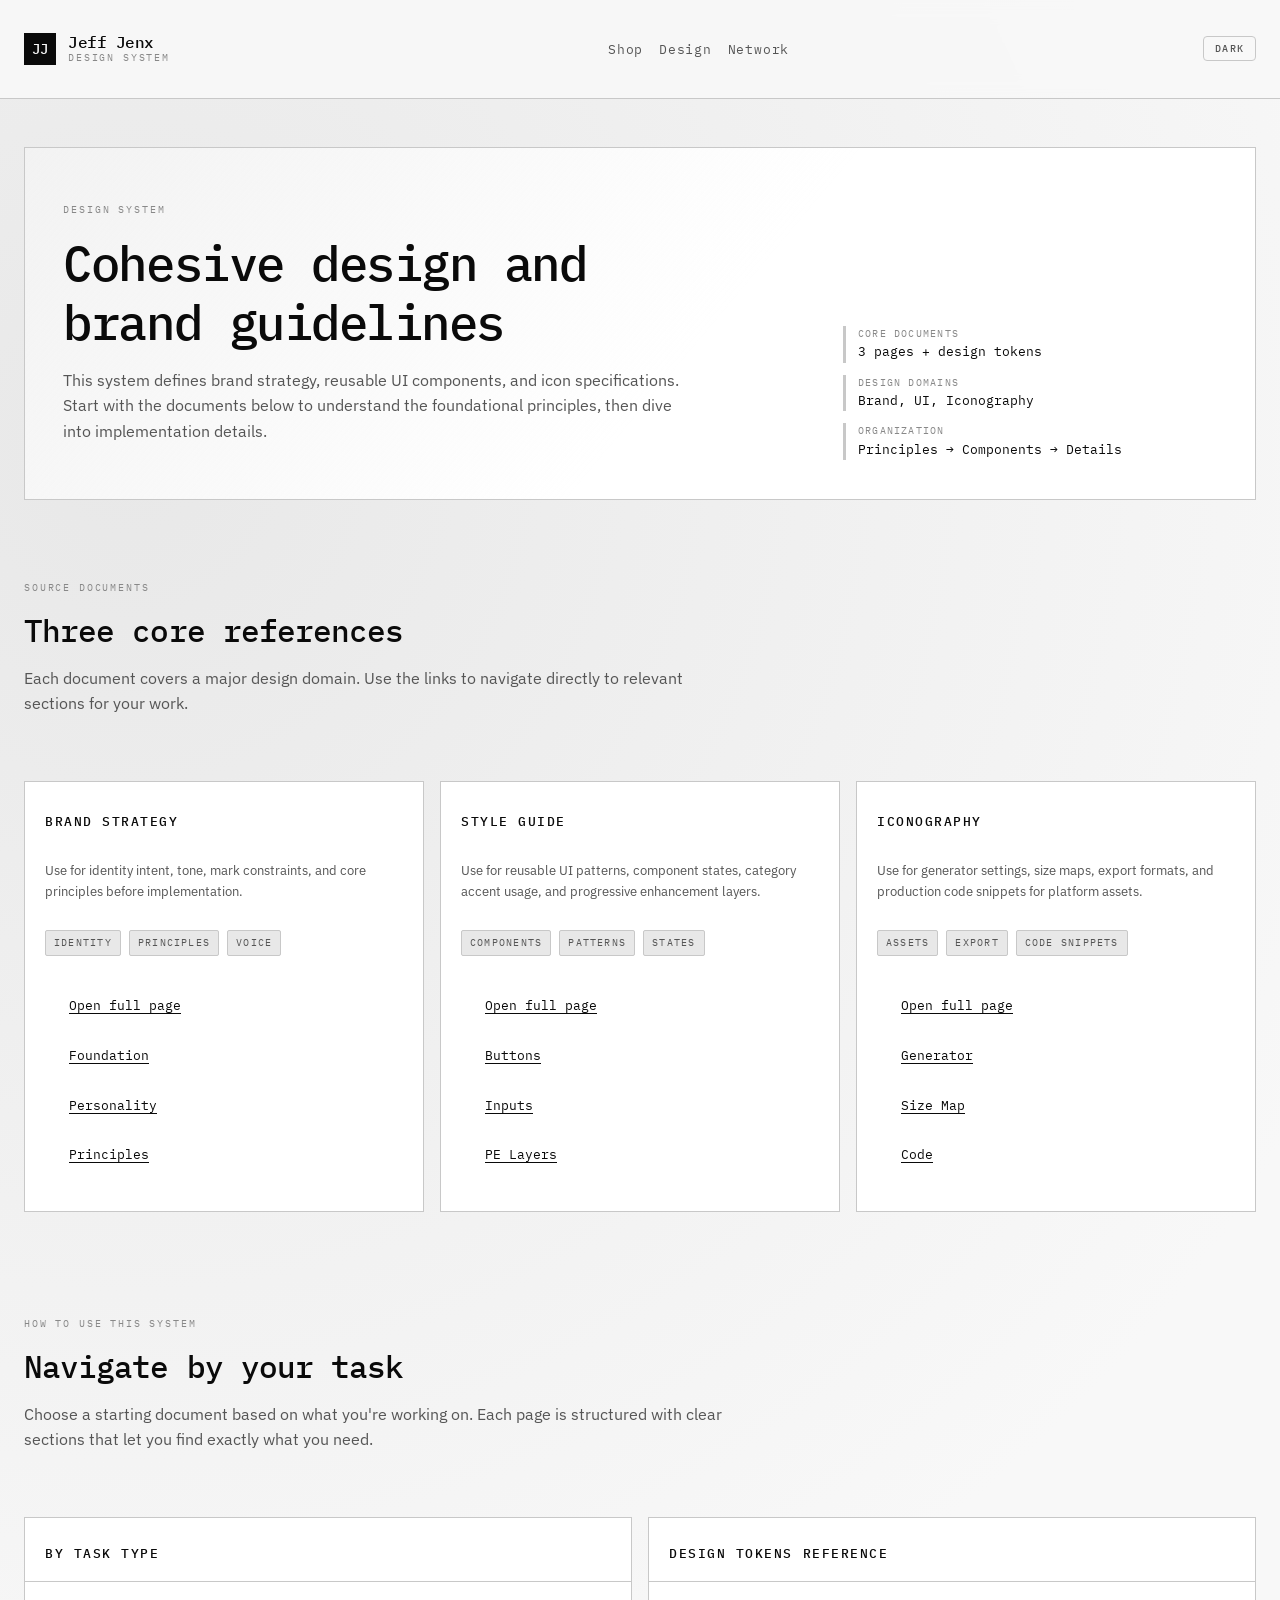
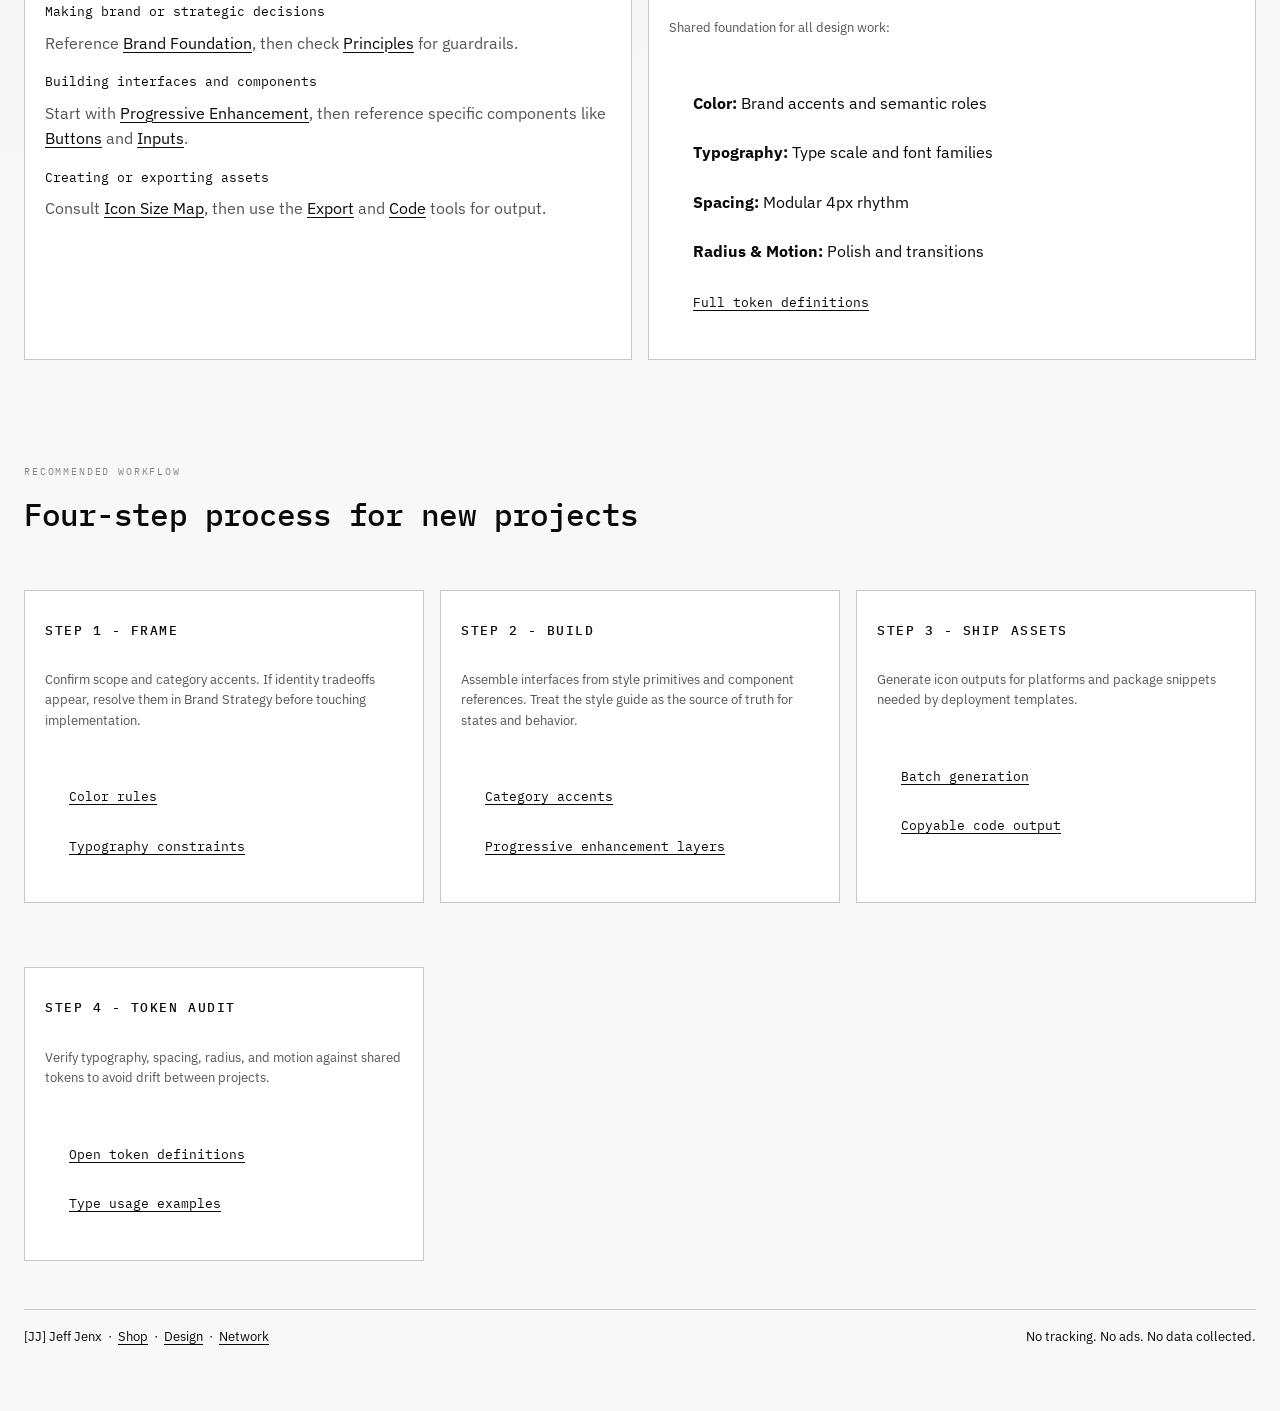
==== commit e2a7097b: "design: enforce brand consistency, fix nav, remove internal doc content Critical bug fixes: - Nav fl" ====
--- a/index.html
+++ b/index.html
@@ -4,8 +4,23 @@
 <meta charset="UTF-8">
 <meta name="viewport" content="width=device-width, initial-scale=1.0">
 <title>Jeff Jenx · Design System</title>
-<meta name="description" content="The Jeff Jenx design system provides brand strategy, UI components, and iconography for cohesive product design.">
-<meta name="robots" content="index,follow">
+<meta name="description" content="The Jeff Jenx design system — brand strategy, style guide, icon library, and design tokens for cohesive product design.">
+<meta name="robots" content="index, follow">
+<link rel="canonical" href="https://jeffjenx.design/">
+<meta property="og:type" content="website">
+<meta property="og:url" content="https://jeffjenx.design/">
+<meta property="og:title" content="Jeff Jenx · Design System">
+<meta property="og:description" content="The Jeff Jenx design system — brand strategy, style guide, icon library, and design tokens for cohesive product design.">
+<meta property="og:site_name" content="Jeff Jenx">
+<meta property="og:image" content="https://www.jeffjenx.com/og-image.png">
+<meta property="og:image:width" content="1200">
+<meta property="og:image:height" content="630">
+<meta name="twitter:card" content="summary_large_image">
+<meta name="twitter:site" content="@jeff_jenx">
+<meta name="twitter:title" content="Jeff Jenx · Design System">
+<meta name="twitter:description" content="The Jeff Jenx design system — brand strategy, style guide, icon library, and design tokens.">
+<meta name="twitter:image" content="https://www.jeffjenx.com/og-image.png">
+<script type="application/ld+json">{"@context":"https://schema.org","@graph":[{"@type":"Organization","name":"Jeff Jenx","url":"https://www.jeffjenx.com","sameAs":["https://www.jeffjenx.com","https://jeffjenx.net","https://github.com/jeffjenx","https://x.com/jeff_jenx"]},{"@type":"WebSite","name":"Jeff Jenx Design System","url":"https://jeffjenx.design/","description":"The Jeff Jenx design system — brand strategy, style guide, icon library, and design tokens for cohesive product design."}]}</script>
 <link rel="preconnect" href="https://fonts.googleapis.com">
 <link rel="preconnect" href="https://fonts.gstatic.com" crossorigin>
 <link href="https://fonts.googleapis.com/css2?family=IBM+Plex+Mono:wght@400;500&family=IBM+Plex+Sans:wght@400;500&display=swap" rel="stylesheet">
@@ -78,7 +93,7 @@
     align-items: center;
     justify-content: space-between;
     gap: var(--jj-space-4);
-    flex-wrap: wrap;
+    flex-wrap: nowrap;
   }
 
   .idx-wrap {
@@ -122,7 +137,7 @@
 
   .idx-band {
     border: 1px solid var(--jj-border-color);
-    border-radius: var(--jj-radius-lg);
+    border-radius: 0;
     overflow: hidden;
     background: var(--jj-bg-raised);
   }
@@ -157,6 +172,10 @@
       padding-left: var(--jj-space-4);
       padding-right: var(--jj-space-4);
     }
+  }
+
+  @media (max-width: 520px) {
+    .idx-nav-links { display: none; }
   }
 }
 
@@ -261,7 +280,7 @@
 
   .idx-hero {
     border: 1px solid var(--jj-border-color);
-    border-radius: var(--jj-radius-lg);
+    border-radius: 0;
     overflow: hidden;
     background:
       linear-gradient(130deg, color-mix(in srgb, var(--jj-accent-light) 55%, transparent) 0%, transparent 55%),
@@ -341,7 +360,7 @@
 
   .idx-card {
     border: 1px solid var(--jj-border-color);
-    border-radius: var(--jj-radius-lg);
+    border-radius: 0;
     background: var(--jj-bg-raised);
     padding: var(--jj-space-5);
     display: flex;
@@ -540,7 +559,6 @@
           <p class="idx-kicker">Design System</p>
           <h1 class="idx-title" id="overview-title">Cohesive design and brand guidelines</h1>
           <p class="idx-lead">This system defines brand strategy, reusable UI components, and icon specifications. Start with the documents below to understand the foundational principles, then dive into implementation details.</p>
-          <p class="idx-lead">Canonical fallback mark for plain text contexts: <span class="idx-inline-code">[JJ]</span>.</p>
         </div>
         <aside class="idx-hero-meta" aria-label="System summary">
           <div class="idx-stat">
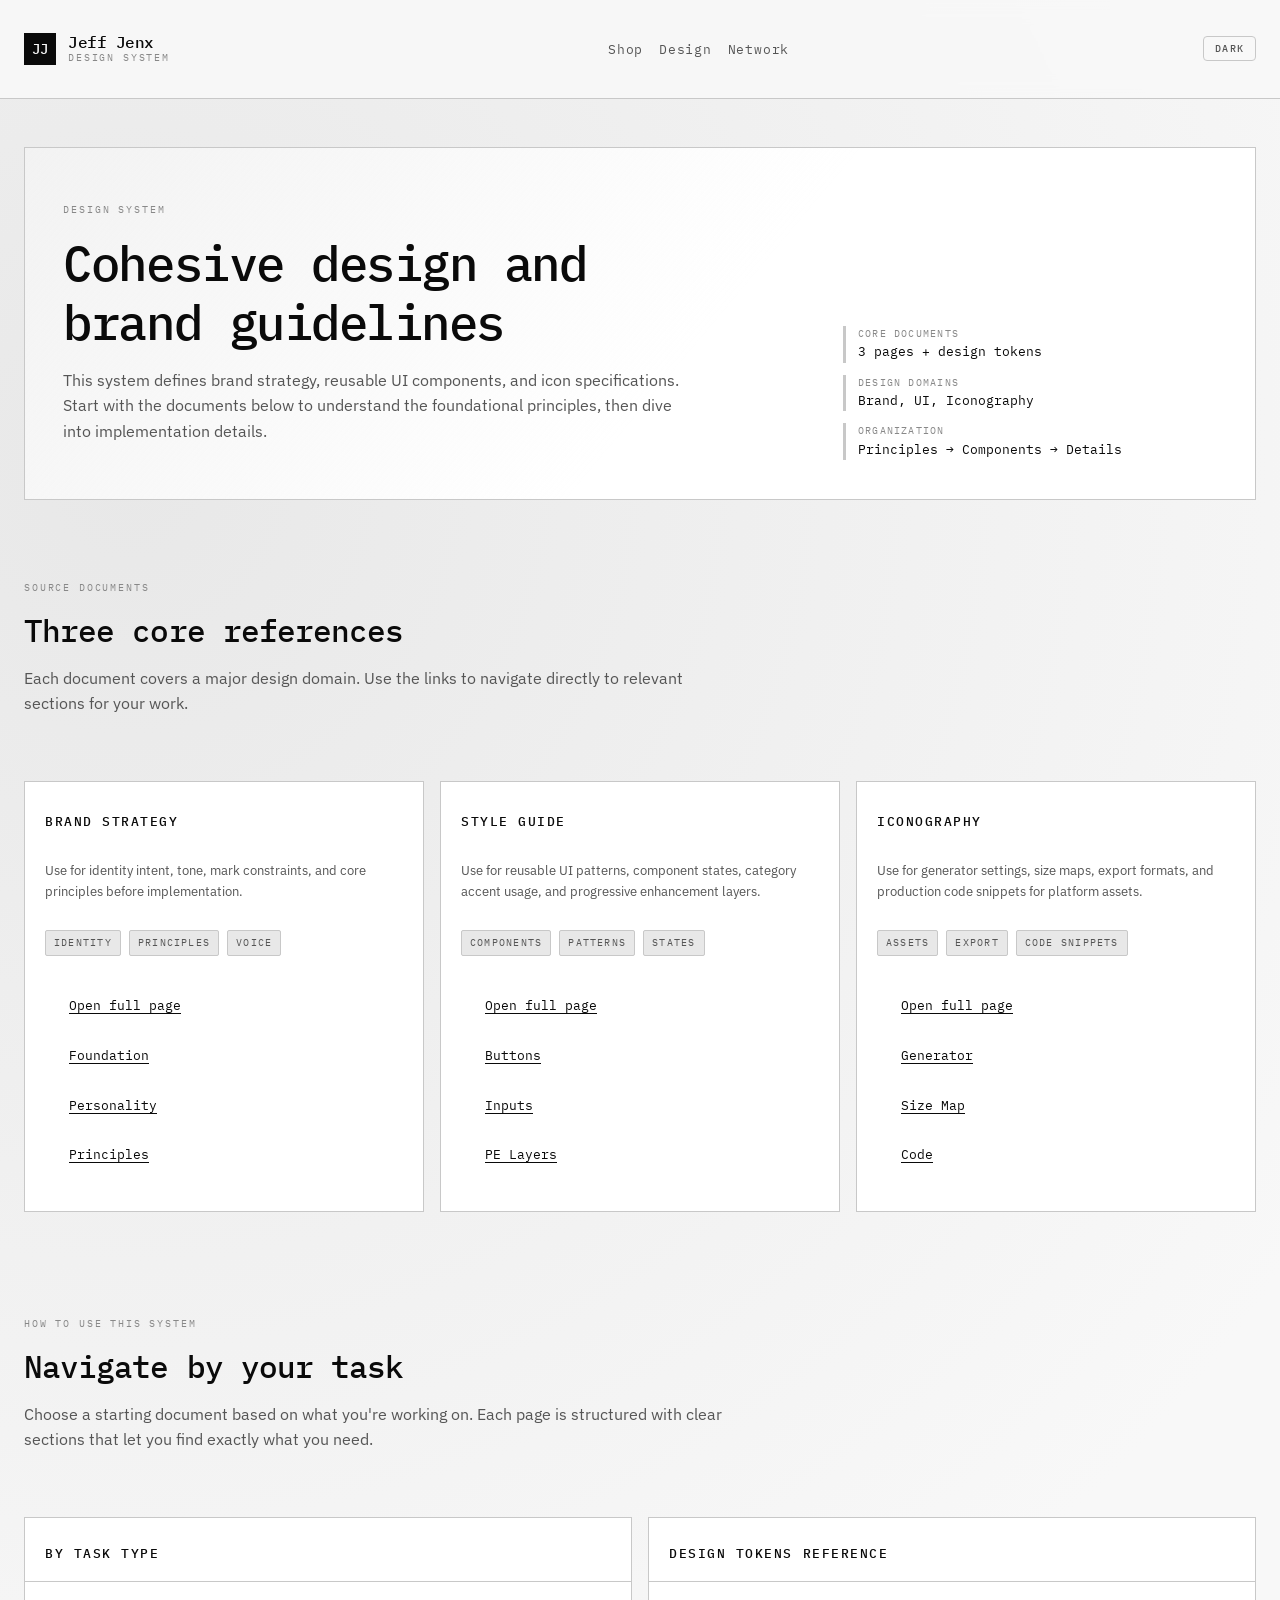
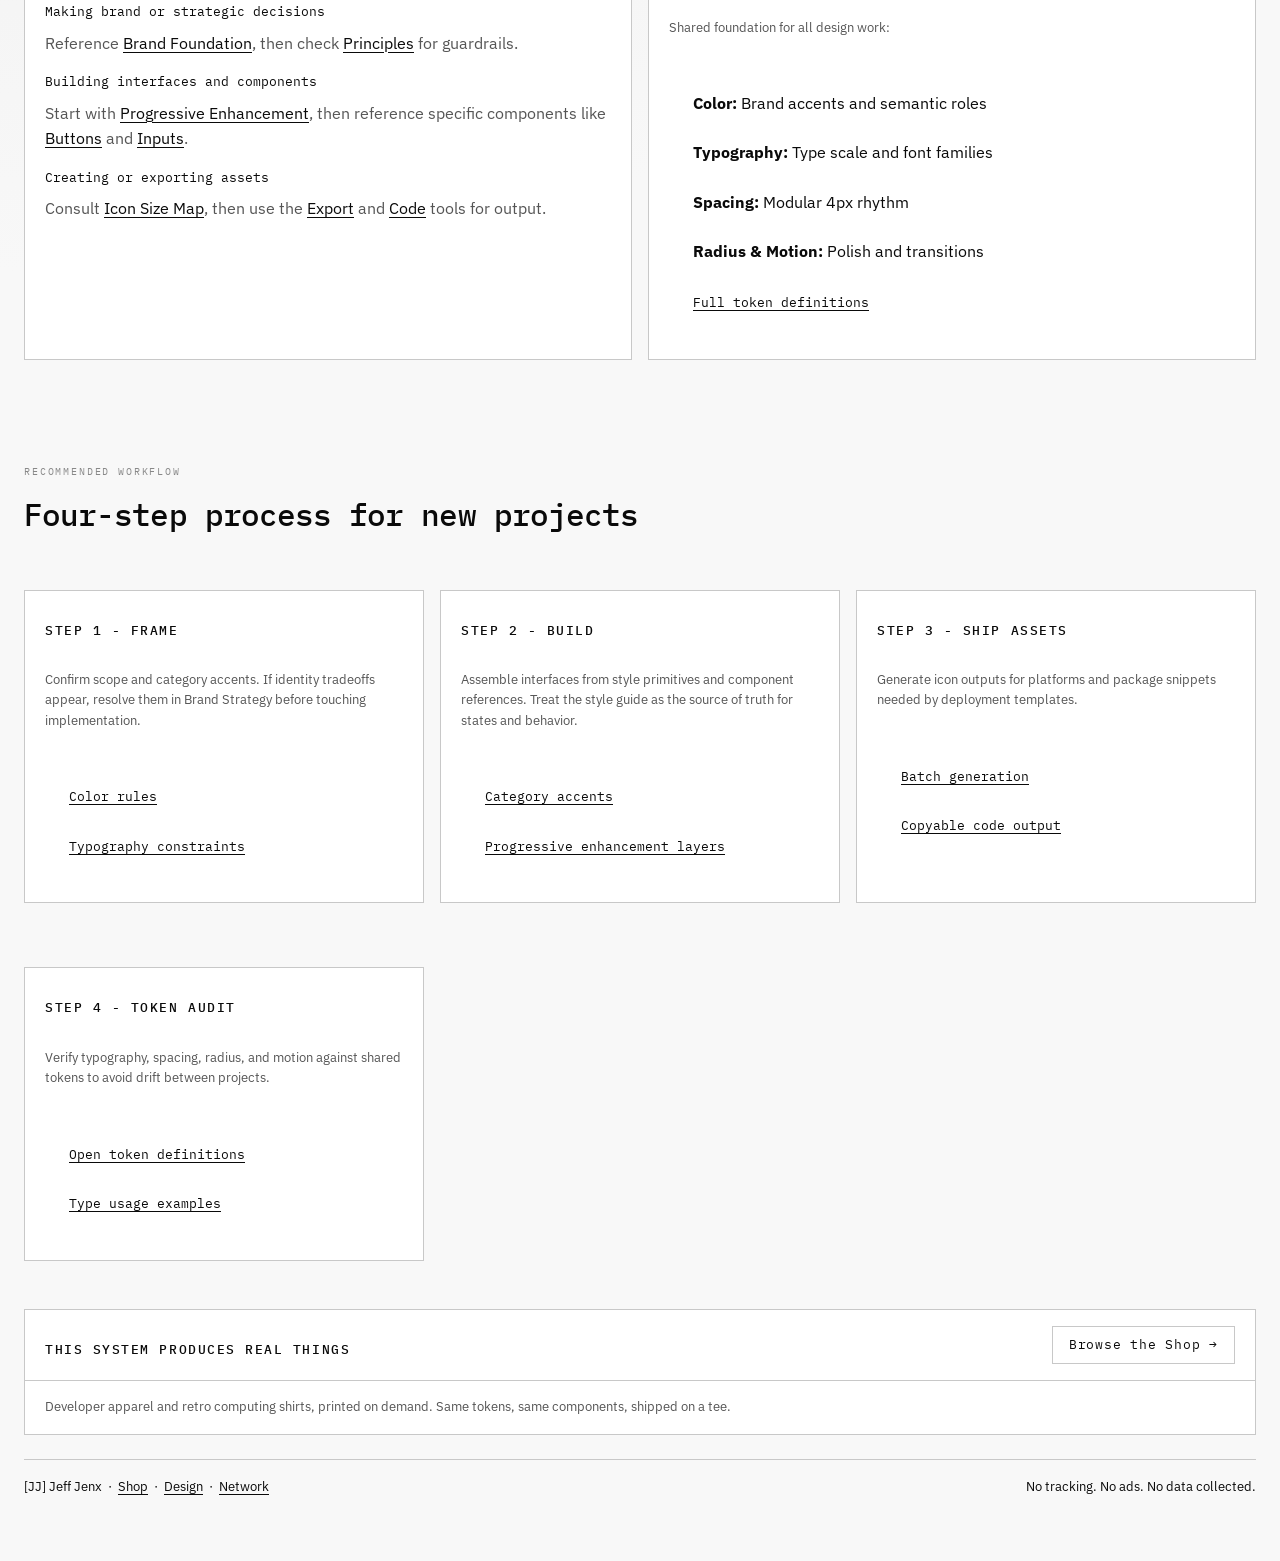
==== commit 4c42f36e: "feat: add shop CTA to design system index 'This system produces real things' — honest cross-link to " ====
--- a/index.html
+++ b/index.html
@@ -717,6 +717,16 @@
             <li><a href="jeffjenx-style-guide.html#type">Type usage examples</a></li>
           </ul>
         </article>
+      </div>
+
+      <div class="idx-band" style="border-color:var(--jj-border-color)">
+        <div class="idx-band-head" style="display:flex;align-items:center;justify-content:space-between;flex-wrap:wrap;gap:var(--jj-space-3)">
+          <h3 class="idx-card-title">This system produces real things</h3>
+          <a href="https://www.jeffjenx.com" class="jj-btn" style="white-space:nowrap;border-radius:0">Browse the Shop &rarr;</a>
+        </div>
+        <div class="idx-band-body" style="display:block;padding:var(--jj-space-4) var(--jj-space-5)">
+          <p style="color:var(--jj-fg-muted);font-size:var(--jj-text-sm);margin:0">Developer apparel and retro computing shirts, printed on demand. Same tokens, same components, shipped on a tee.</p>
+        </div>
       </div>
 
       <div class="idx-footer">
